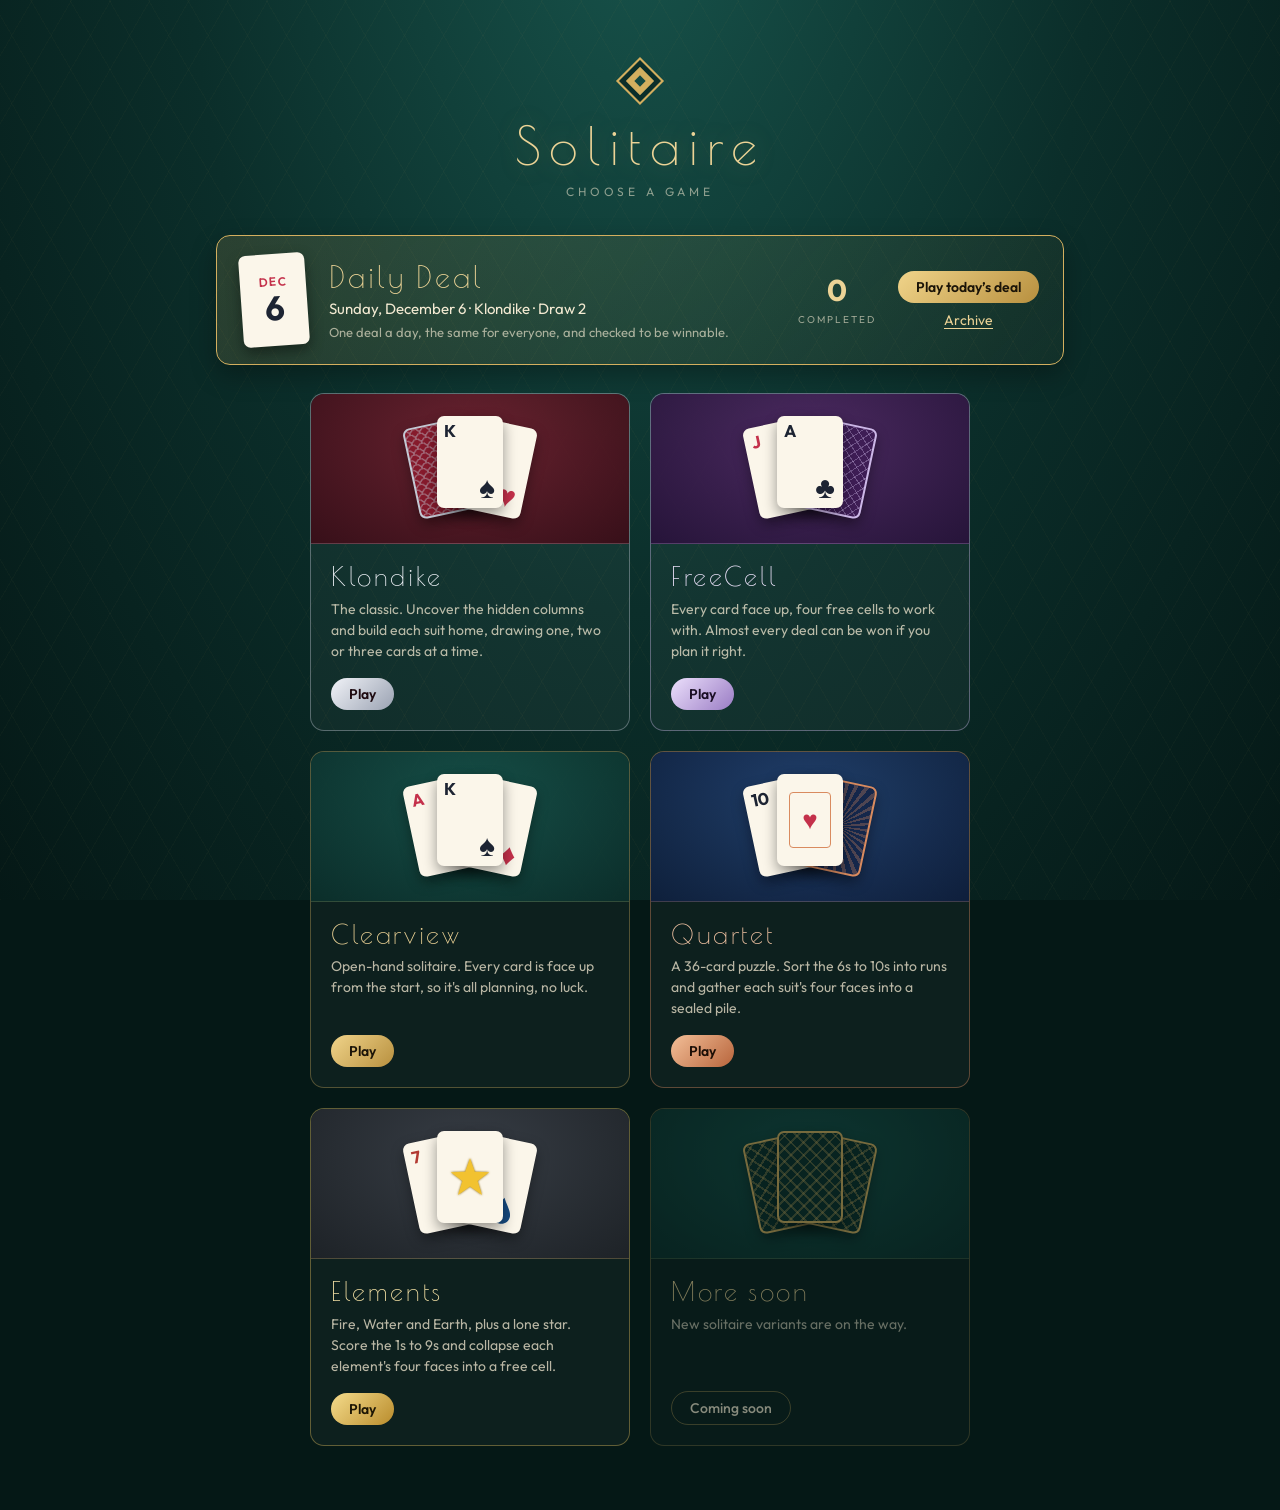
==== index.html @ 3b38caf9 "Add Elements, a three-suit solitaire with collapsible face cards A 40-card deck of Fire, Water and E" ====
<!doctype html>
<html lang="en">
<head>
  <meta charset="utf-8">
  <meta name="viewport" content="width=device-width, initial-scale=1, viewport-fit=cover">
  <title>Solitaire Games</title>
  <link rel="preconnect" href="https://fonts.googleapis.com">
  <link rel="preconnect" href="https://fonts.gstatic.com" crossorigin>
  <link href="https://fonts.googleapis.com/css2?family=Outfit:wght@400;500;600;700&family=Poiret+One&display=swap" rel="stylesheet">
  <link rel="icon" href="shared/icon.svg" type="image/svg+xml">
  <link rel="stylesheet" href="home.css">
</head>
<body>
  <header class="masthead">
    <div class="logo" aria-hidden="true"></div>
    <h1>Solitaire</h1>
    <p class="tagline">Choose a game</p>
  </header>

  <section id="daily" class="daily" aria-label="Daily Deal"></section>

  <main class="games">
    <!-- One card per game. Add new games under <name>/, built on shared/engine.js, and list them here. -->
    <a class="game klondike" href="klondike/">
      <div class="preview" aria-hidden="true">
        <span class="mini back"></span>
        <span class="mini">K<i>♠</i></span>
        <span class="mini red">Q<i>♥</i></span>
      </div>
      <div class="info">
        <h2>Klondike</h2>
        <p>The classic. Uncover the hidden columns and build each suit home, drawing one, two or three cards at a time.</p>
        <span class="play">Play</span>
      </div>
    </a>

    <a class="game freecell" href="freecell/">
      <div class="preview" aria-hidden="true">
        <span class="mini red">J<i>♦</i></span>
        <span class="mini">A<i>♣</i></span>
        <span class="mini back"></span>
      </div>
      <div class="info">
        <h2>FreeCell</h2>
        <p>Every card face up, four free cells to work with. Almost every deal can be won if you plan it right.</p>
        <span class="play">Play</span>
      </div>
    </a>

    <a class="game" href="clearview/">
      <div class="preview" aria-hidden="true">
        <span class="mini red">A<i>♥</i></span>
        <span class="mini">K<i>♠</i></span>
        <span class="mini red">7<i>♦</i></span>
      </div>
      <div class="info">
        <h2>Clearview</h2>
        <p>Open-hand solitaire. Every card is face up from the start, so it's all planning, no luck.</p>
        <span class="play">Play</span>
      </div>
    </a>

    <a class="game quartet" href="quartet/">
      <div class="preview" aria-hidden="true">
        <span class="mini">10<i>♠</i></span>
        <span class="mini red crest"><i>♥</i></span>
        <span class="mini back"></span>
      </div>
      <div class="info">
        <h2>Quartet</h2>
        <p>A 36-card puzzle. Sort the 6s to 10s into runs and gather each suit's four faces into a sealed pile.</p>
        <span class="play">Play</span>
      </div>
    </a>

    <a class="game elements" href="elements/">
      <div class="preview" aria-hidden="true">
        <span class="mini fire">7<i><svg viewBox="0 0 100 100"><path d="M52 2C56 22 80 34 80 62C80 82 67 96 50 96C33 96 20 83 20 64C20 50 27 40 35 31C35 43 40 51 47 55C43 38 44 18 52 2Z"/></svg></i></span>
        <span class="mini star"><i><svg viewBox="0 0 100 100"><path d="M50 3L62 37L98 38L69 60L80 95L50 74L20 95L31 60L2 38L38 37Z"/></svg></i></span>
        <span class="mini water">6<i><svg viewBox="0 0 100 100"><path d="M50 3C62 26 83 45 83 66C83 84 69 97 50 97C31 97 17 84 17 66C17 45 38 26 50 3Z"/></svg></i></span>
      </div>
      <div class="info">
        <h2>Elements</h2>
        <p>Fire, Water and Earth, plus a lone star. Score the 1s to 9s and collapse each element's four faces into a free cell.</p>
        <span class="play">Play</span>
      </div>
    </a>

    <div class="game soon" aria-disabled="true">
      <div class="preview" aria-hidden="true">
        <span class="mini back"></span>
        <span class="mini back"></span>
        <span class="mini back"></span>
      </div>
      <div class="info">
        <h2>More soon</h2>
        <p>New solitaire variants are on the way.</p>
        <span class="play">Coming soon</span>
      </div>
    </div>
  </main>

  <script src="shared/daily-table.js"></script>
  <script src="shared/daily.js"></script>
  <script src="home.js"></script>
</body>
</html>
---- home.css ----
/* Games selection screen. Shares the night-green felt look of the games themselves. */

:root {
  --felt-1: #17524a;
  --felt-2: #0b2e2a;
  --felt-3: #051816;
  --gold: #d4af5f;
  --gold-light: #ecd396;
  --ivory: #fbf6ea;
  --red: #c4314b;
  --ink: #1d2433;
  --text: #f3ead2;
  color-scheme: dark;
}

* { box-sizing: border-box; }

html { min-height: 100%; }

body {
  margin: 0;
  min-height: 100vh;
  background: radial-gradient(ellipse at 50% -10%, var(--felt-1) 0%, var(--felt-2) 50%, var(--felt-3) 100%) fixed;
  background-color: var(--felt-3);
  color: var(--text);
  font-family: 'Outfit', system-ui, sans-serif;
  -webkit-tap-highlight-color: transparent;
}

body::before {
  content: '';
  position: fixed;
  inset: 0;
  z-index: -1;
  pointer-events: none;
  background-image:
    repeating-linear-gradient(60deg, rgba(212, 175, 95, 0.03) 0 1px, transparent 1px 34px),
    repeating-linear-gradient(-60deg, rgba(212, 175, 95, 0.03) 0 1px, transparent 1px 34px);
}

/* ---------- Masthead ---------- */

.masthead {
  display: flex;
  flex-direction: column;
  align-items: center;
  padding: 64px 16px 36px;
  text-align: center;
}

.logo {
  width: 34px;
  height: 34px;
  margin-bottom: 22px;
  transform: rotate(45deg);
  border: 2px solid var(--gold);
  box-shadow: inset 0 0 0 5px var(--felt-2), inset 0 0 0 11px var(--gold);
}

.masthead h1 {
  margin: 0;
  font: 400 52px/1 'Poiret One', serif;
  letter-spacing: 0.16em;
  color: var(--gold-light);
  text-shadow: 0 0 24px rgba(212, 175, 95, 0.35);
}

.tagline {
  margin: 12px 0 0;
  font-size: 12px;
  letter-spacing: 0.32em;
  text-transform: uppercase;
  opacity: 0.55;
}

/* ---------- Daily Deal banner ---------- */

.daily {
  display: flex;
  align-items: center;
  gap: 22px;
  max-width: 848px;
  margin: 0 auto 28px;
  padding: 18px 24px;
  border: 1px solid var(--gold);
  border-radius: 14px;
  background: linear-gradient(135deg, rgba(212, 175, 95, 0.16), rgba(212, 175, 95, 0.04));
  box-shadow: 0 10px 26px rgba(0, 0, 0, 0.3);
}

@media (max-width: 880px) {
  .daily { margin-left: 16px; margin-right: 16px; }
}

.daily-date {
  flex: none;
  width: 66px;
  height: 92px;
  display: flex;
  flex-direction: column;
  align-items: center;
  justify-content: center;
  border-radius: 7px;
  background: var(--ivory);
  color: var(--ink);
  box-shadow: 0 6px 14px rgba(0, 0, 0, 0.4);
  transform: rotate(-4deg);
}
.daily-date span {
  font-size: 12px;
  font-weight: 600;
  letter-spacing: 0.14em;
  text-transform: uppercase;
  color: var(--red);
}
.daily-date b { font-size: 34px; line-height: 1.1; }

.daily-info { flex: 1; min-width: 0; }
.daily-info h2 {
  margin: 0;
  font: 400 30px/1.1 'Poiret One', serif;
  letter-spacing: 0.1em;
  color: var(--gold-light);
}
.daily-info p { margin: 6px 0 0; font-size: 15px; }
.daily-info .daily-note { font-size: 13px; opacity: 0.65; }

.daily-total { flex: none; text-align: center; }
.daily-total b { display: block; font-size: 30px; line-height: 1.1; color: var(--gold-light); }
.daily-total span { font-size: 10px; letter-spacing: 0.2em; text-transform: uppercase; opacity: 0.6; }

.daily-actions { flex: none; display: flex; flex-direction: column; align-items: center; gap: 8px; }
.daily-actions .play { align-self: stretch; text-align: center; text-decoration: none; }
.daily-actions .play:hover { filter: brightness(1.1); }
.play.done {
  background: transparent;
  border: 1px solid var(--gold);
  color: var(--gold-light);
  font-weight: 500;
}

.daily-link {
  color: var(--gold-light);
  font-size: 14px;
  text-underline-offset: 3px;
}

@media (max-width: 640px) {
  .daily { flex-wrap: wrap; gap: 14px 16px; padding: 16px; }
  .daily-info { flex-basis: calc(100% - 82px); }
  .daily-total { display: flex; align-items: baseline; gap: 8px; order: 3; }
  .daily-actions { flex-direction: row; gap: 14px; margin-left: auto; order: 4; }
}

/* ---------- Daily Deal archive ---------- */

.archive { max-width: 848px; margin: 0 auto; padding: 0 16px 64px; }
.archive h2 {
  margin: 28px 0 12px;
  font: 400 22px/1.1 'Poiret One', serif;
  letter-spacing: 0.1em;
  color: var(--gold-light);
}
.archive-empty { margin: 0; font-size: 14px; line-height: 1.5; opacity: 0.7; }

.deal-grid {
  display: grid;
  grid-template-columns: repeat(auto-fill, minmax(190px, 1fr));
  gap: 12px;
}

.deal {
  display: flex;
  flex-direction: column;
  gap: 4px;
  padding: 12px 14px;
  border: 1px solid rgba(212, 175, 95, 0.35);
  border-radius: 10px;
  background: rgba(255, 255, 255, 0.035);
  color: inherit;
  text-decoration: none;
  transition: transform 0.2s, border-color 0.2s, background 0.2s;
}
.deal:hover, .deal:focus-visible {
  transform: translateY(-2px);
  border-color: var(--gold);
  background: rgba(212, 175, 95, 0.08);
  outline: none;
}
.deal-day { font-size: 12px; letter-spacing: 0.08em; text-transform: uppercase; opacity: 0.65; }
.deal-game { font-size: 16px; font-weight: 500; }
.deal-status { margin-top: 4px; font-size: 13px; font-weight: 600; color: var(--gold-light); }
.deal.done .deal-status { font-weight: 400; }
.deal.done { border-color: rgba(212, 175, 95, 0.7); }

/* ---------- Game list ---------- */

.games {
  display: grid;
  grid-template-columns: repeat(auto-fit, minmax(260px, 320px));
  justify-content: center;
  gap: 20px;
  max-width: 880px;
  margin: 0 auto;
  padding: 0 16px 64px;
}

.game {
  display: flex;
  flex-direction: column;
  border: 1px solid rgba(212, 175, 95, 0.35);
  border-radius: 14px;
  background: rgba(255, 255, 255, 0.035);
  color: inherit;
  text-decoration: none;
  overflow: hidden;
  transition: transform 0.2s, border-color 0.2s, background 0.2s, box-shadow 0.2s;
}

a.game:hover, a.game:focus-visible {
  transform: translateY(-3px);
  border-color: var(--gold);
  background: rgba(212, 175, 95, 0.08);
  box-shadow: 0 14px 30px rgba(0, 0, 0, 0.35);
  outline: none;
}

.preview {
  position: relative;
  height: 150px;
  border-bottom: 1px solid rgba(212, 175, 95, 0.18);
  background: radial-gradient(ellipse at 50% 30%, rgba(23, 82, 74, 0.9), rgba(11, 46, 42, 0.9));
}

.mini {
  position: absolute;
  top: 28px;
  left: 50%;
  width: 66px;
  height: 92px;
  padding: 6px 7px;
  border-radius: 7px;
  background: var(--ivory);
  color: var(--ink);
  font: 700 17px/1 'Outfit', sans-serif;
  box-shadow: 0 6px 14px rgba(0, 0, 0, 0.4);
  transition: transform 0.25s;
}
.mini i {
  position: absolute;
  right: 8px;
  bottom: 6px;
  font-style: normal;
  font-size: 30px;
}
.mini.red { color: var(--red); }
.mini:nth-child(1) { transform: translateX(-90%) rotate(-12deg); }
.mini:nth-child(2) { transform: translateX(-50%) translateY(-6px); z-index: 1; }
.mini:nth-child(3) { transform: translateX(-10%) rotate(12deg); }

a.game:hover .mini:nth-child(1) { transform: translateX(-105%) rotate(-16deg); }
a.game:hover .mini:nth-child(3) { transform: translateX(5%) rotate(16deg); }

.mini.back {
  background:
    repeating-linear-gradient(45deg, rgba(212, 175, 95, 0.35) 0 2px, transparent 2px 9px),
    repeating-linear-gradient(-45deg, rgba(212, 175, 95, 0.35) 0 2px, transparent 2px 9px),
    var(--felt-2);
  border: 2px solid var(--gold);
}

/* Quartet's card keeps its own midnight-blue and copper look */
.quartet { border-color: rgba(217, 139, 95, 0.4); }
a.quartet:hover, a.quartet:focus-visible { border-color: #d98b5f; background: rgba(217, 139, 95, 0.08); }
.quartet .preview {
  border-bottom-color: rgba(217, 139, 95, 0.22);
  background: radial-gradient(ellipse at 50% 30%, rgba(34, 64, 110, 0.95), rgba(15, 31, 61, 0.95));
}
.quartet .info h2 { color: #f2c4a4; }
.quartet .play { background: linear-gradient(135deg, #f3bf98, #b8653c); color: #1c0e06; }
.mini.crest i {
  inset: 18px 12px;
  display: grid;
  place-items: center;
  border: 1.5px solid #d98b5f;
  border-radius: 4px;
  font-size: 26px;
}
.quartet .mini.back {
  background:
    repeating-conic-gradient(from 0deg at 50% 50%, rgba(217, 139, 95, 0.3) 0 5deg, transparent 5deg 12deg),
    #15274b;
  border-color: #d98b5f;
}

/* Elements' card keeps its own slate and gold look */
.elements { border-color: rgba(226, 191, 92, 0.4); }
a.elements:hover, a.elements:focus-visible { border-color: #e2bf5c; background: rgba(226, 191, 92, 0.08); }
.elements .preview {
  border-bottom-color: rgba(226, 191, 92, 0.22);
  background: radial-gradient(ellipse at 50% 30%, rgba(58, 63, 71, 0.95), rgba(31, 35, 40, 0.95));
}
.elements .info h2 { color: #f6e3a6; }
.elements .play { background: linear-gradient(135deg, #f5dc8c, #b98c2c); color: #1d1604; }
.elements .mini i svg { display: block; width: 28px; height: 28px; fill: currentColor; }
.mini.fire { color: #B33A32; }
.mini.water { color: #164B82; }
.mini.star { color: #f2c230; }
.mini.star i { inset: 0; display: grid; place-items: center; }
.mini.star i svg { width: 40px; height: 40px; filter: drop-shadow(0 0 0.8px #8a6400); }

/* Klondike's card keeps its own oxblood and silver look */
.klondike { border-color: rgba(195, 201, 212, 0.4); }
a.klondike:hover, a.klondike:focus-visible { border-color: #c3c9d4; background: rgba(195, 201, 212, 0.08); }
.klondike .preview {
  border-bottom-color: rgba(195, 201, 212, 0.22);
  background: radial-gradient(ellipse at 50% 30%, rgba(110, 34, 48, 0.95), rgba(58, 14, 24, 0.95));
}
.klondike .info h2 { color: #eef1f6; }
.klondike .play { background: linear-gradient(135deg, #f1f3f8, #9aa2b2); color: #1e0a10; }
.klondike .mini.back {
  background:
    radial-gradient(circle 6px at 50% 100%, transparent 0 70%, rgba(195, 201, 212, 0.45) 70% 90%, transparent 90%) 0 0 / 10px 10px,
    radial-gradient(circle 6px at 50% 100%, transparent 0 70%, rgba(195, 201, 212, 0.45) 70% 90%, transparent 90%) 5px 5px / 10px 10px,
    #861a2c;
  border-color: #c3c9d4;
}

/* FreeCell's card keeps its own aubergine and pearl look */
.freecell { border-color: rgba(205, 184, 232, 0.4); }
a.freecell:hover, a.freecell:focus-visible { border-color: #cdb8e8; background: rgba(205, 184, 232, 0.08); }
.freecell .preview {
  border-bottom-color: rgba(205, 184, 232, 0.22);
  background: radial-gradient(ellipse at 50% 30%, rgba(79, 42, 99, 0.95), rgba(40, 19, 58, 0.95));
}
.freecell .info h2 { color: #ede3fb; }
.freecell .play { background: linear-gradient(135deg, #ece0fc, #9a7cc4); color: #1a0e24; }
.freecell .mini.back {
  background:
    repeating-linear-gradient(45deg, rgba(205, 184, 232, 0.35) 0 1px, transparent 1px 7px),
    repeating-linear-gradient(-45deg, rgba(205, 184, 232, 0.35) 0 1px, transparent 1px 7px),
    #3e1d55;
  border-color: #cdb8e8;
}

.info { display: flex; flex-direction: column; flex: 1; padding: 18px 20px 20px; }

.info h2 {
  margin: 0;
  font: 400 26px/1.1 'Poiret One', serif;
  letter-spacing: 0.1em;
  color: var(--gold-light);
}

.info p {
  flex: 1;
  margin: 8px 0 16px;
  font-size: 14px;
  line-height: 1.5;
  opacity: 0.75;
}

.play {
  align-self: flex-start;
  padding: 7px 18px;
  border-radius: 999px;
  background: linear-gradient(135deg, #f0d48a, #b8903f);
  color: #1b1408;
  font-size: 14px;
  font-weight: 600;
}

.soon { opacity: 0.55; }
.soon .play { background: transparent; color: var(--text); border: 1px solid rgba(212, 175, 95, 0.45); font-weight: 500; }

@media (max-width: 760px) {
  .masthead { padding: 44px 16px 28px; }
  .masthead h1 { font-size: 40px; }
}

@media (prefers-reduced-motion: reduce) {
  .game, .mini, .deal { transition: none; }
}
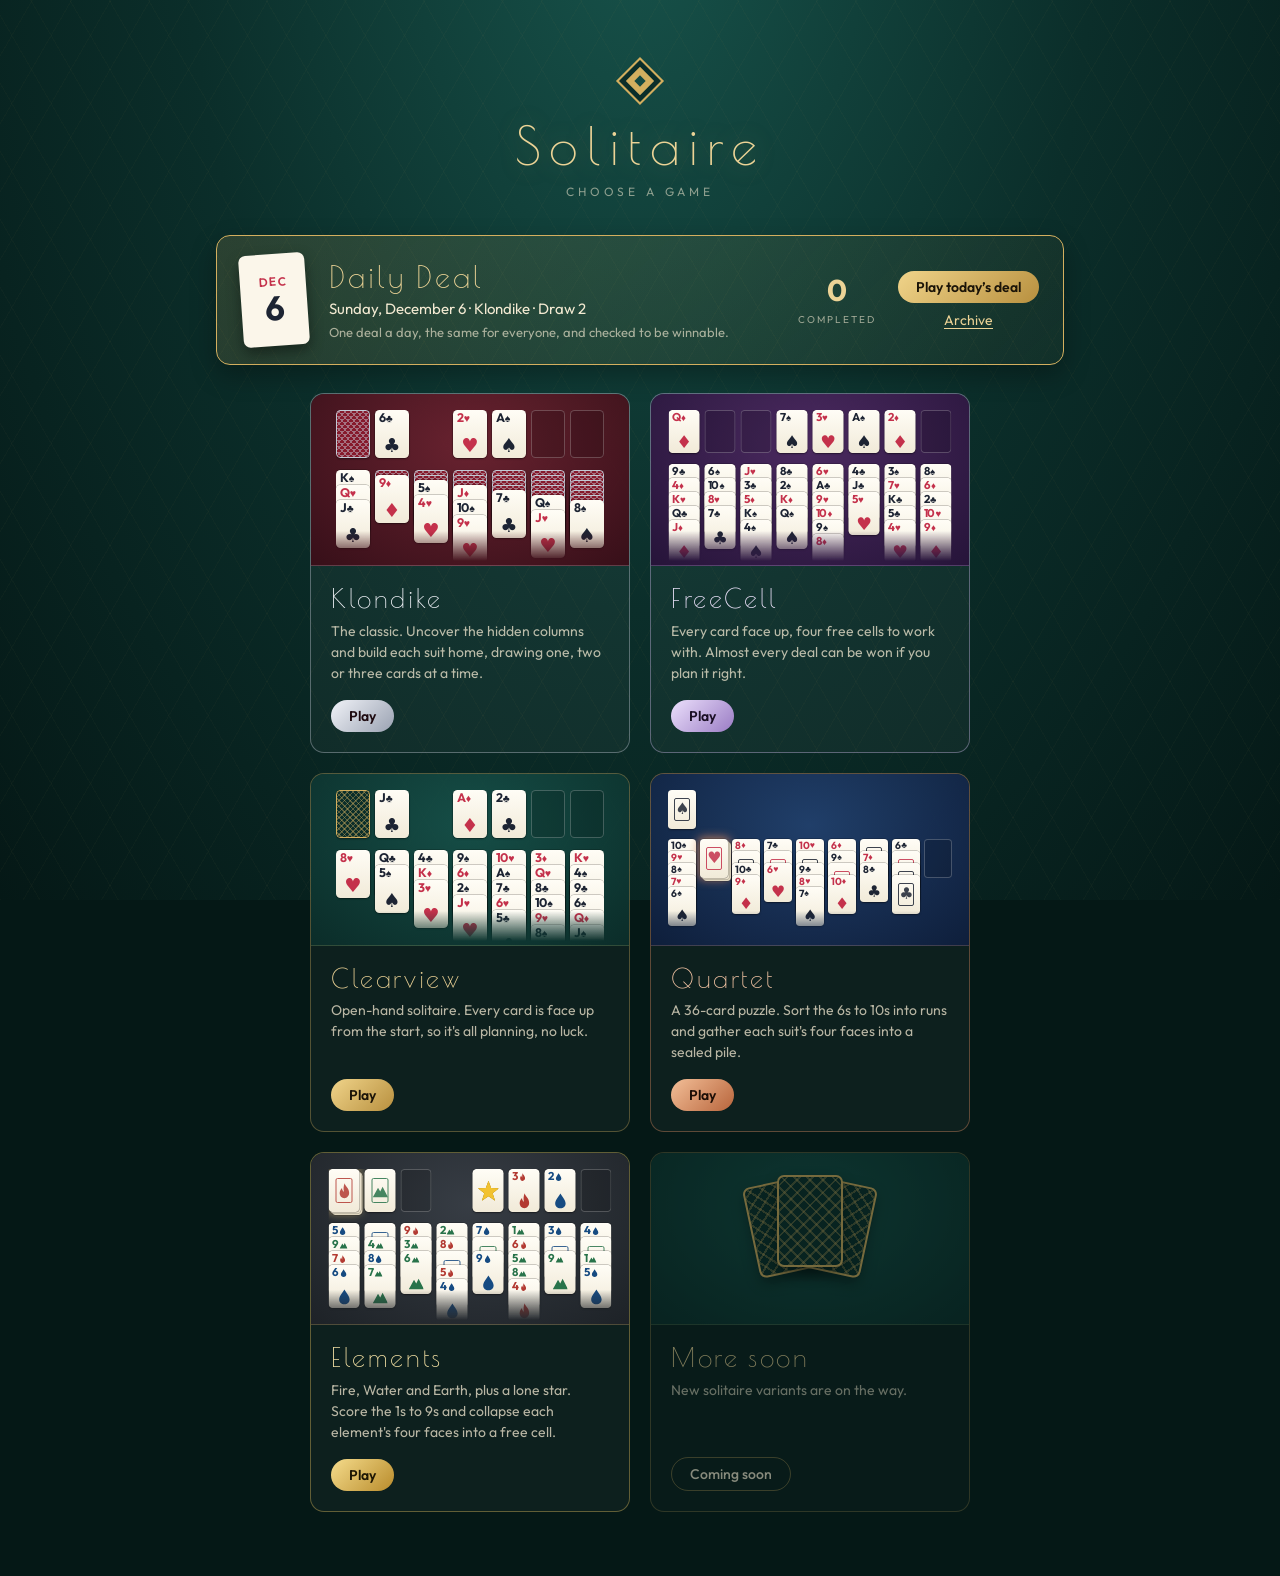
==== commit 8289eb74: "Show each game mid-play in its homepage preview Replace the three fanned cards on each game card wit" ====
--- a/index.html
+++ b/index.html
@@ -22,11 +22,7 @@
   <main class="games">
     <!-- One card per game. Add new games under <name>/, built on shared/engine.js, and list them here. -->
     <a class="game klondike" href="klondike/">
-      <div class="preview" aria-hidden="true">
-        <span class="mini back"></span>
-        <span class="mini">K<i>♠</i></span>
-        <span class="mini red">Q<i>♥</i></span>
-      </div>
+      <div class="preview" data-scene="klondike" aria-hidden="true"></div>
       <div class="info">
         <h2>Klondike</h2>
         <p>The classic. Uncover the hidden columns and build each suit home, drawing one, two or three cards at a time.</p>
@@ -35,11 +31,7 @@
     </a>
 
     <a class="game freecell" href="freecell/">
-      <div class="preview" aria-hidden="true">
-        <span class="mini red">J<i>♦</i></span>
-        <span class="mini">A<i>♣</i></span>
-        <span class="mini back"></span>
-      </div>
+      <div class="preview" data-scene="freecell" aria-hidden="true"></div>
       <div class="info">
         <h2>FreeCell</h2>
         <p>Every card face up, four free cells to work with. Almost every deal can be won if you plan it right.</p>
@@ -47,12 +39,8 @@
       </div>
     </a>
 
-    <a class="game" href="clearview/">
-      <div class="preview" aria-hidden="true">
-        <span class="mini red">A<i>♥</i></span>
-        <span class="mini">K<i>♠</i></span>
-        <span class="mini red">7<i>♦</i></span>
-      </div>
+    <a class="game clearview" href="clearview/">
+      <div class="preview" data-scene="clearview" aria-hidden="true"></div>
       <div class="info">
         <h2>Clearview</h2>
         <p>Open-hand solitaire. Every card is face up from the start, so it's all planning, no luck.</p>
@@ -61,11 +49,7 @@
     </a>
 
     <a class="game quartet" href="quartet/">
-      <div class="preview" aria-hidden="true">
-        <span class="mini">10<i>♠</i></span>
-        <span class="mini red crest"><i>♥</i></span>
-        <span class="mini back"></span>
-      </div>
+      <div class="preview" data-scene="quartet" aria-hidden="true"></div>
       <div class="info">
         <h2>Quartet</h2>
         <p>A 36-card puzzle. Sort the 6s to 10s into runs and gather each suit's four faces into a sealed pile.</p>
@@ -74,11 +58,7 @@
     </a>
 
     <a class="game elements" href="elements/">
-      <div class="preview" aria-hidden="true">
-        <span class="mini fire">7<i><svg viewBox="0 0 100 100"><path d="M52 2C56 22 80 34 80 62C80 82 67 96 50 96C33 96 20 83 20 64C20 50 27 40 35 31C35 43 40 51 47 55C43 38 44 18 52 2Z"/></svg></i></span>
-        <span class="mini star"><i><svg viewBox="0 0 100 100"><path d="M50 3L62 37L98 38L69 60L80 95L50 74L20 95L31 60L2 38L38 37Z"/></svg></i></span>
-        <span class="mini water">6<i><svg viewBox="0 0 100 100"><path d="M50 3C62 26 83 45 83 66C83 84 69 97 50 97C31 97 17 84 17 66C17 45 38 26 50 3Z"/></svg></i></span>
-      </div>
+      <div class="preview" data-scene="elements" aria-hidden="true"></div>
       <div class="info">
         <h2>Elements</h2>
         <p>Fire, Water and Earth, plus a lone star. Score the 1s to 9s and collapse each element's four faces into a free cell.</p>
@@ -102,6 +82,7 @@
 
   <script src="shared/daily-table.js"></script>
   <script src="shared/daily.js"></script>
+  <script src="home-previews.js"></script>
   <script src="home.js"></script>
 </body>
 </html>
--- a/home.css
+++ b/home.css
@@ -227,7 +227,7 @@
 
 .preview {
   position: relative;
-  height: 150px;
+  height: 172px;
   border-bottom: 1px solid rgba(212, 175, 95, 0.18);
   background: radial-gradient(ellipse at 50% 30%, rgba(23, 82, 74, 0.9), rgba(11, 46, 42, 0.9));
 }
@@ -269,6 +269,84 @@
   border: 2px solid var(--gold);
 }
 
+/* ---------- Miniature tabletops (built by home-previews.js) ---------- */
+
+.preview { overflow: hidden; }
+
+.scene {
+  position: absolute;
+  top: 16px;
+  bottom: 0;
+  left: 50%;
+  transform: translateX(-50%);
+  /* The table carries on past the bottom edge */
+  -webkit-mask-image: linear-gradient(#000 calc(100% - 34px), transparent calc(100% - 4px));
+  mask-image: linear-gradient(#000 calc(100% - 34px), transparent calc(100% - 4px));
+}
+
+.mc {
+  position: absolute;
+  width: var(--w);
+  height: var(--h);
+  border-radius: 0.4em;
+  background: linear-gradient(180deg, #fffdf6, #f1ead8);
+  color: var(--ink);
+  box-shadow: 0 0 0 0.5px rgba(0, 0, 0, 0.35), 0 1px 2px rgba(0, 0, 0, 0.35);
+}
+.mc b {
+  position: absolute;
+  top: 0.2em;
+  left: 0.3em;
+  display: flex;
+  align-items: center;
+  gap: 0.05em;
+  font: 700 1.1em/1 'Outfit', sans-serif;
+  letter-spacing: -0.04em;
+}
+.mc b i { font-style: normal; font-size: 0.85em; }
+.mc .big {
+  position: absolute;
+  inset: 1.2em 0 0;
+  display: grid;
+  place-items: center;
+  font-style: normal;
+  font-size: 1.7em;
+  line-height: 1;
+}
+.mc svg { display: block; width: 0.85em; height: 0.85em; fill: currentColor; }
+.mc .big svg { width: 0.9em; height: 0.9em; }
+.mc.red { color: var(--red); }
+.mc.fire { color: #B33A32; }
+.mc.water { color: #164B82; }
+.mc.earth { color: #28734A; }
+
+.mc.back {
+  background:
+    repeating-linear-gradient(45deg, rgba(212, 175, 95, 0.4) 0 1px, transparent 1px 4px),
+    repeating-linear-gradient(-45deg, rgba(212, 175, 95, 0.4) 0 1px, transparent 1px 4px),
+    var(--felt-2);
+  box-shadow: inset 0 0 0 1px var(--gold), 0 1px 2px rgba(0, 0, 0, 0.45);
+}
+
+.mc.slot {
+  background: rgba(0, 0, 0, 0.14);
+  box-shadow: inset 0 0 0 1px rgba(255, 255, 255, 0.22);
+}
+
+/* A face card shown as its suit's crest; a sealed pile is a few of them squared up */
+.mc.crest .big { inset: 0.5em 0.4em; border: 1px solid currentColor; border-radius: 2px; opacity: 0.85; }
+.mc.sealed {
+  box-shadow:
+    0 0 0 0.5px rgba(0, 0, 0, 0.35),
+    1.5px 1.5px 0 #e9e1cc, 1.5px 1.5px 0 0.5px rgba(0, 0, 0, 0.3),
+    3px 3px 0 #e1d8c0, 3px 3px 0 0.5px rgba(0, 0, 0, 0.3),
+    0 0 10px 2px var(--seal-glow, rgba(240, 210, 130, 0.55));
+}
+
+.mc.star { color: #f2c230; }
+.mc.star .big { inset: 0; }
+.mc.star .big svg { width: 1.25em; height: 1.25em; filter: drop-shadow(0 0 0.6px #8a6400); }
+
 /* Quartet's card keeps its own midnight-blue and copper look */
 .quartet { border-color: rgba(217, 139, 95, 0.4); }
 a.quartet:hover, a.quartet:focus-visible { border-color: #d98b5f; background: rgba(217, 139, 95, 0.08); }
@@ -278,20 +356,13 @@
 }
 .quartet .info h2 { color: #f2c4a4; }
 .quartet .play { background: linear-gradient(135deg, #f3bf98, #b8653c); color: #1c0e06; }
-.mini.crest i {
-  inset: 18px 12px;
-  display: grid;
-  place-items: center;
-  border: 1.5px solid #d98b5f;
-  border-radius: 4px;
-  font-size: 26px;
-}
-.quartet .mini.back {
+.quartet .mc.back {
   background:
     repeating-conic-gradient(from 0deg at 50% 50%, rgba(217, 139, 95, 0.3) 0 5deg, transparent 5deg 12deg),
     #15274b;
-  border-color: #d98b5f;
-}
+  box-shadow: inset 0 0 0 1px #d98b5f, 0 1px 2px rgba(0, 0, 0, 0.45);
+}
+.quartet .preview { --seal-glow: rgba(217, 139, 95, 0.75); }
 
 /* Elements' card keeps its own slate and gold look */
 .elements { border-color: rgba(226, 191, 92, 0.4); }
@@ -302,12 +373,6 @@
 }
 .elements .info h2 { color: #f6e3a6; }
 .elements .play { background: linear-gradient(135deg, #f5dc8c, #b98c2c); color: #1d1604; }
-.elements .mini i svg { display: block; width: 28px; height: 28px; fill: currentColor; }
-.mini.fire { color: #B33A32; }
-.mini.water { color: #164B82; }
-.mini.star { color: #f2c230; }
-.mini.star i { inset: 0; display: grid; place-items: center; }
-.mini.star i svg { width: 40px; height: 40px; filter: drop-shadow(0 0 0.8px #8a6400); }
 
 /* Klondike's card keeps its own oxblood and silver look */
 .klondike { border-color: rgba(195, 201, 212, 0.4); }
@@ -318,12 +383,12 @@
 }
 .klondike .info h2 { color: #eef1f6; }
 .klondike .play { background: linear-gradient(135deg, #f1f3f8, #9aa2b2); color: #1e0a10; }
-.klondike .mini.back {
+.klondike .mc.back {
   background:
-    radial-gradient(circle 6px at 50% 100%, transparent 0 70%, rgba(195, 201, 212, 0.45) 70% 90%, transparent 90%) 0 0 / 10px 10px,
-    radial-gradient(circle 6px at 50% 100%, transparent 0 70%, rgba(195, 201, 212, 0.45) 70% 90%, transparent 90%) 5px 5px / 10px 10px,
+    radial-gradient(circle 4px at 50% 100%, transparent 0 65%, rgba(195, 201, 212, 0.5) 65% 95%, transparent 95%) 0 0 / 6px 6px,
+    radial-gradient(circle 4px at 50% 100%, transparent 0 65%, rgba(195, 201, 212, 0.5) 65% 95%, transparent 95%) 3px 3px / 6px 6px,
     #861a2c;
-  border-color: #c3c9d4;
+  box-shadow: inset 0 0 0 1px #c3c9d4, 0 1px 2px rgba(0, 0, 0, 0.45);
 }
 
 /* FreeCell's card keeps its own aubergine and pearl look */
@@ -335,12 +400,12 @@
 }
 .freecell .info h2 { color: #ede3fb; }
 .freecell .play { background: linear-gradient(135deg, #ece0fc, #9a7cc4); color: #1a0e24; }
-.freecell .mini.back {
+.freecell .mc.back {
   background:
-    repeating-linear-gradient(45deg, rgba(205, 184, 232, 0.35) 0 1px, transparent 1px 7px),
-    repeating-linear-gradient(-45deg, rgba(205, 184, 232, 0.35) 0 1px, transparent 1px 7px),
+    repeating-linear-gradient(45deg, rgba(205, 184, 232, 0.4) 0 1px, transparent 1px 4px),
+    repeating-linear-gradient(-45deg, rgba(205, 184, 232, 0.4) 0 1px, transparent 1px 4px),
     #3e1d55;
-  border-color: #cdb8e8;
+  box-shadow: inset 0 0 0 1px #cdb8e8, 0 1px 2px rgba(0, 0, 0, 0.45);
 }
 
 .info { display: flex; flex-direction: column; flex: 1; padding: 18px 20px 20px; }
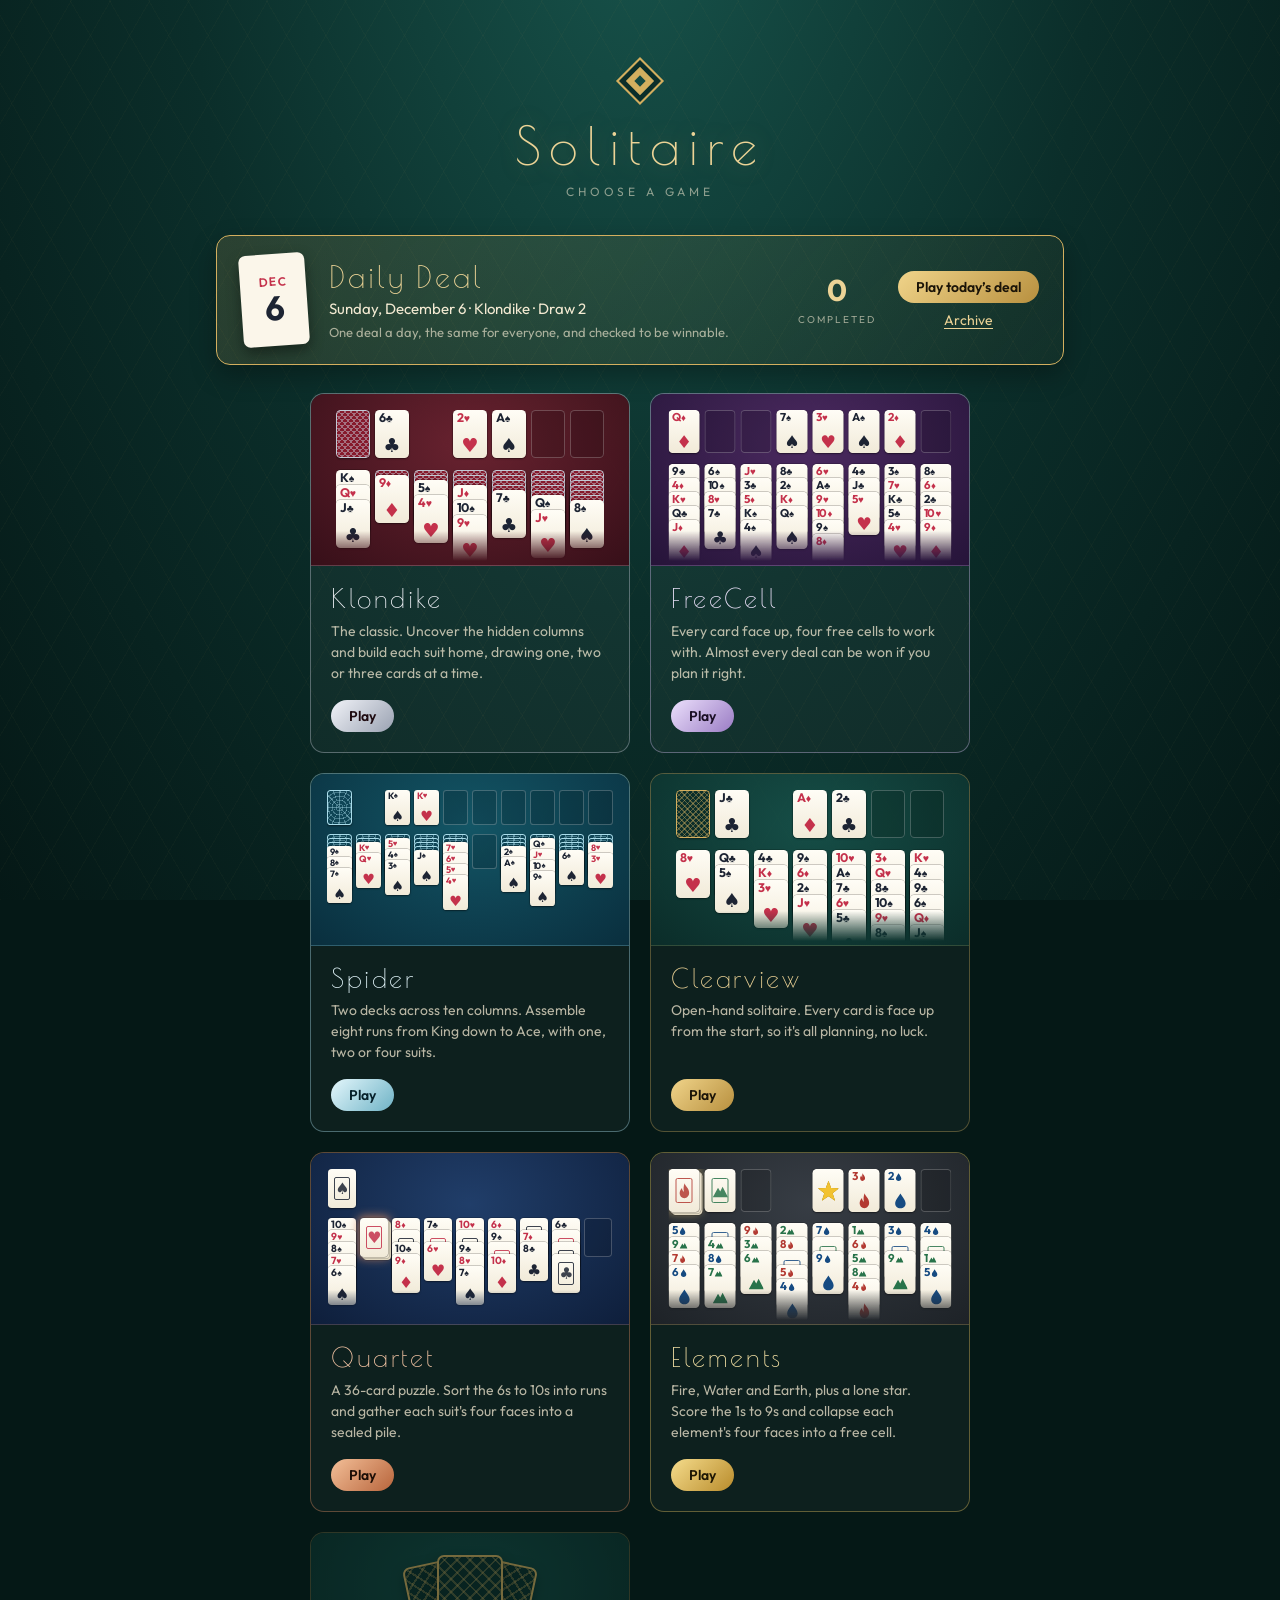
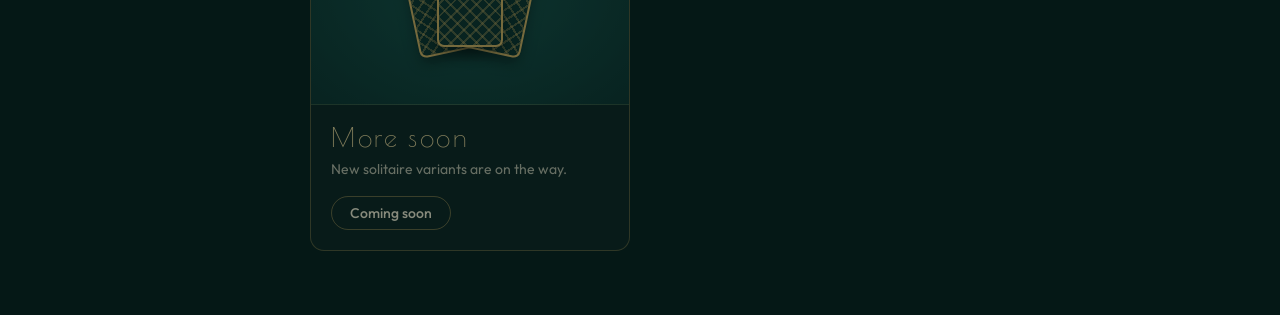
==== commit 54b93955: "Add Spider Solitaire with one, two and four suit options Co-Authored-By: Claude Fable 5.2 <noreply@a" ====
--- a/index.html
+++ b/index.html
@@ -8,7 +8,7 @@
   <link rel="preconnect" href="https://fonts.gstatic.com" crossorigin>
   <link href="https://fonts.googleapis.com/css2?family=Outfit:wght@400;500;600;700&family=Poiret+One&display=swap" rel="stylesheet">
   <link rel="icon" href="shared/icon.svg" type="image/svg+xml">
-  <link rel="stylesheet" href="home.css">
+  <link rel="stylesheet" href="home.css?v=3">
 </head>
 <body>
   <header class="masthead">
@@ -35,6 +35,15 @@
       <div class="info">
         <h2>FreeCell</h2>
         <p>Every card face up, four free cells to work with. Almost every deal can be won if you plan it right.</p>
+        <span class="play">Play</span>
+      </div>
+    </a>
+
+    <a class="game spider" href="spider/">
+      <div class="preview" data-scene="spider" aria-hidden="true"></div>
+      <div class="info">
+        <h2>Spider</h2>
+        <p>Two decks across ten columns. Assemble eight runs from King down to Ace, with one, two or four suits.</p>
         <span class="play">Play</span>
       </div>
     </a>
@@ -80,9 +89,9 @@
     </div>
   </main>
 
-  <script src="shared/daily-table.js"></script>
-  <script src="shared/daily.js"></script>
-  <script src="home-previews.js"></script>
-  <script src="home.js"></script>
+  <script src="shared/daily-table.js?v=2"></script>
+  <script src="shared/daily.js?v=2"></script>
+  <script src="home-previews.js?v=3"></script>
+  <script src="home.js?v=2"></script>
 </body>
 </html>
--- a/home.css
+++ b/home.css
@@ -408,6 +408,23 @@
   box-shadow: inset 0 0 0 1px #cdb8e8, 0 1px 2px rgba(0, 0, 0, 0.45);
 }
 
+/* Spider's card keeps its own deep-sea teal and frost look */
+.spider { border-color: rgba(169, 220, 234, 0.4); }
+a.spider:hover, a.spider:focus-visible { border-color: #a9dcea; background: rgba(169, 220, 234, 0.08); }
+.spider .preview {
+  border-bottom-color: rgba(169, 220, 234, 0.22);
+  background: radial-gradient(ellipse at 50% 30%, rgba(20, 88, 106, 0.95), rgba(10, 48, 64, 0.95));
+}
+.spider .info h2 { color: #e2f6fb; }
+.spider .play { background: linear-gradient(135deg, #e4f7fc, #6fb3c6); color: #06202a; }
+.spider .mc.back {
+  background:
+    repeating-conic-gradient(from 0deg at 50% 50%, rgba(169, 220, 234, 0.45) 0 4deg, transparent 4deg 22.5deg),
+    repeating-radial-gradient(circle at 50% 50%, transparent 0 3px, rgba(169, 220, 234, 0.35) 3px 4px),
+    #0f4556;
+  box-shadow: inset 0 0 0 1px #a9dcea, 0 1px 2px rgba(0, 0, 0, 0.45);
+}
+
 .info { display: flex; flex-direction: column; flex: 1; padding: 18px 20px 20px; }
 
 .info h2 {
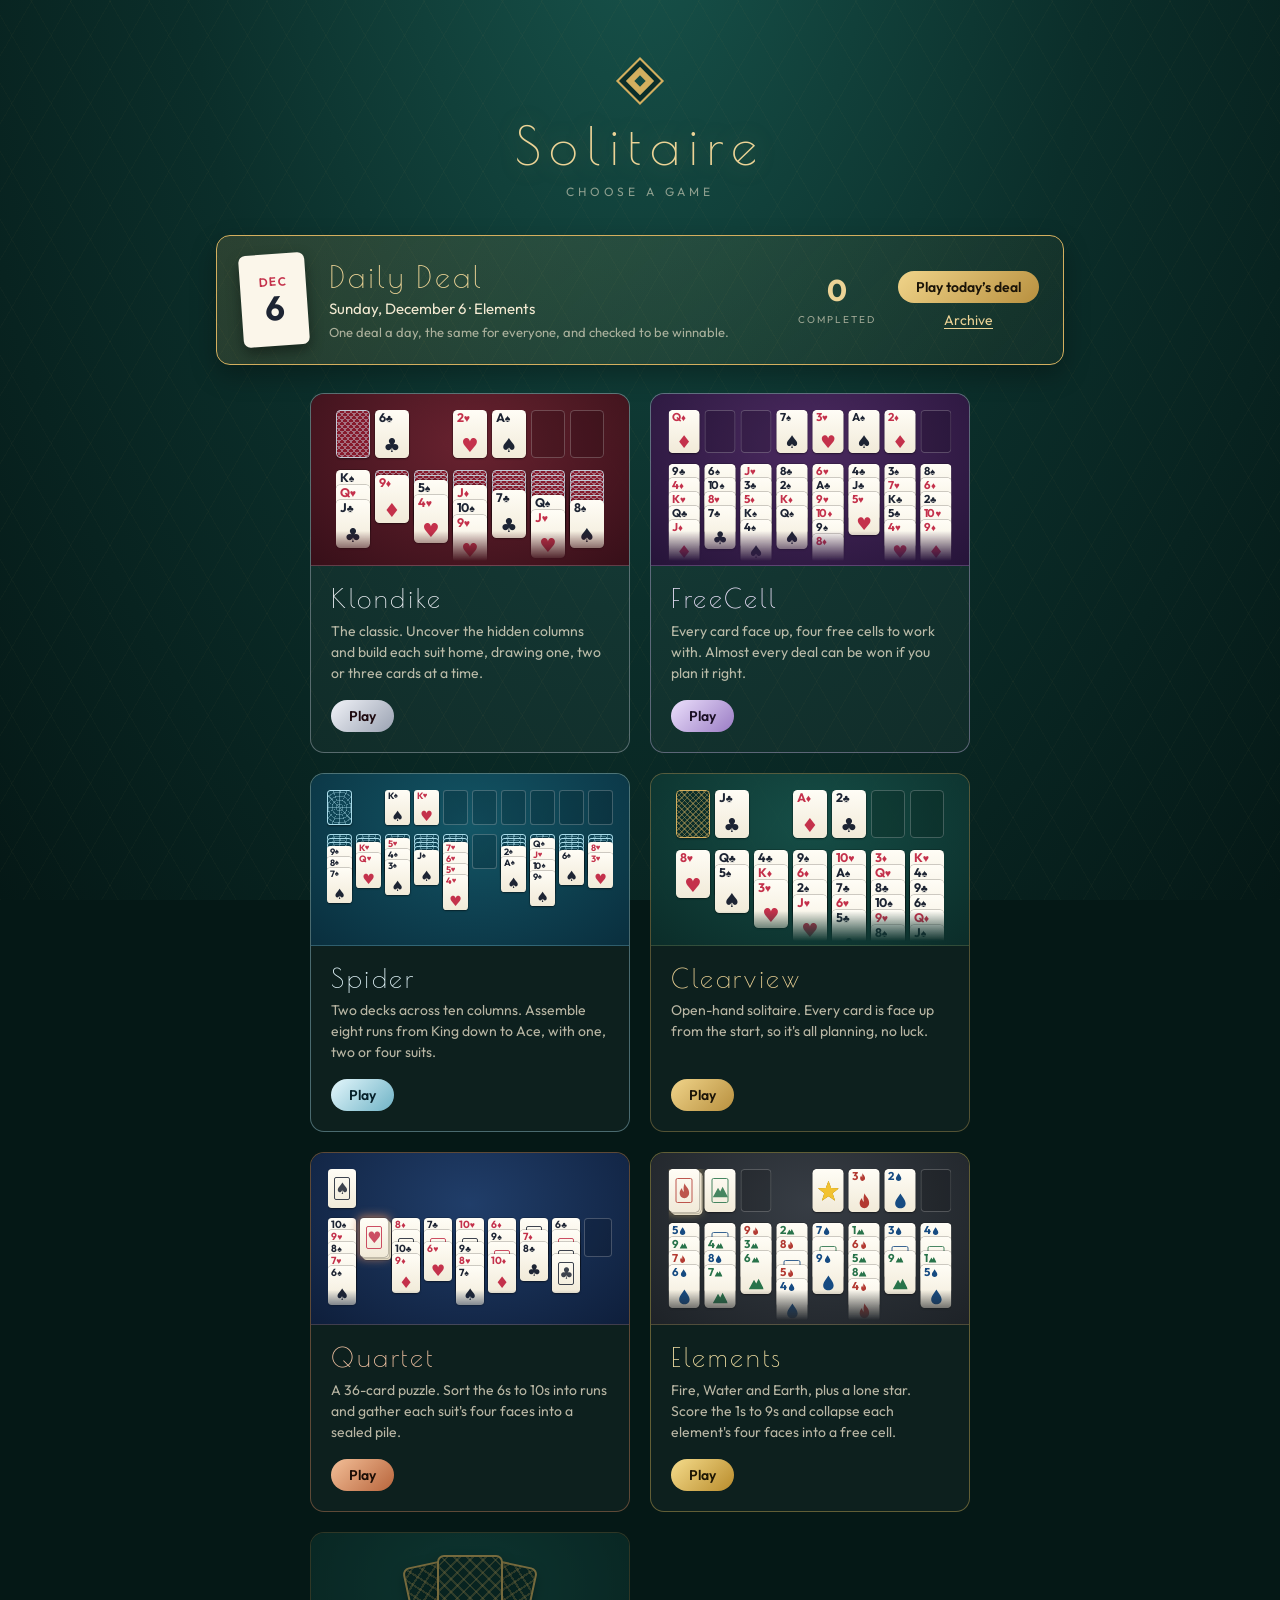
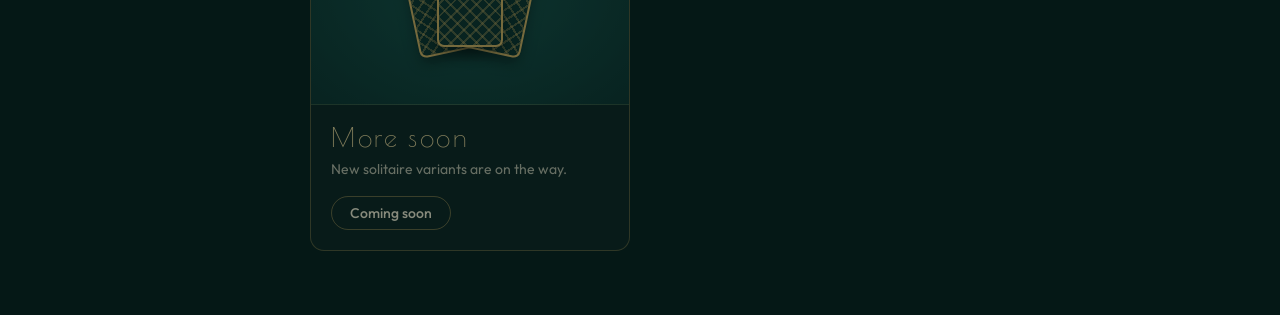
==== commit cdd86431: "Add Spider to the Daily Deal Spider joins the daily rotation in its 1, 2 and 4 suit variations, and " ====
--- a/index.html
+++ b/index.html
@@ -89,8 +89,8 @@
     </div>
   </main>
 
-  <script src="shared/daily-table.js?v=2"></script>
-  <script src="shared/daily.js?v=2"></script>
+  <script src="shared/daily-table.js?v=3"></script>
+  <script src="shared/daily.js?v=3"></script>
   <script src="home-previews.js?v=3"></script>
   <script src="home.js?v=2"></script>
 </body>
